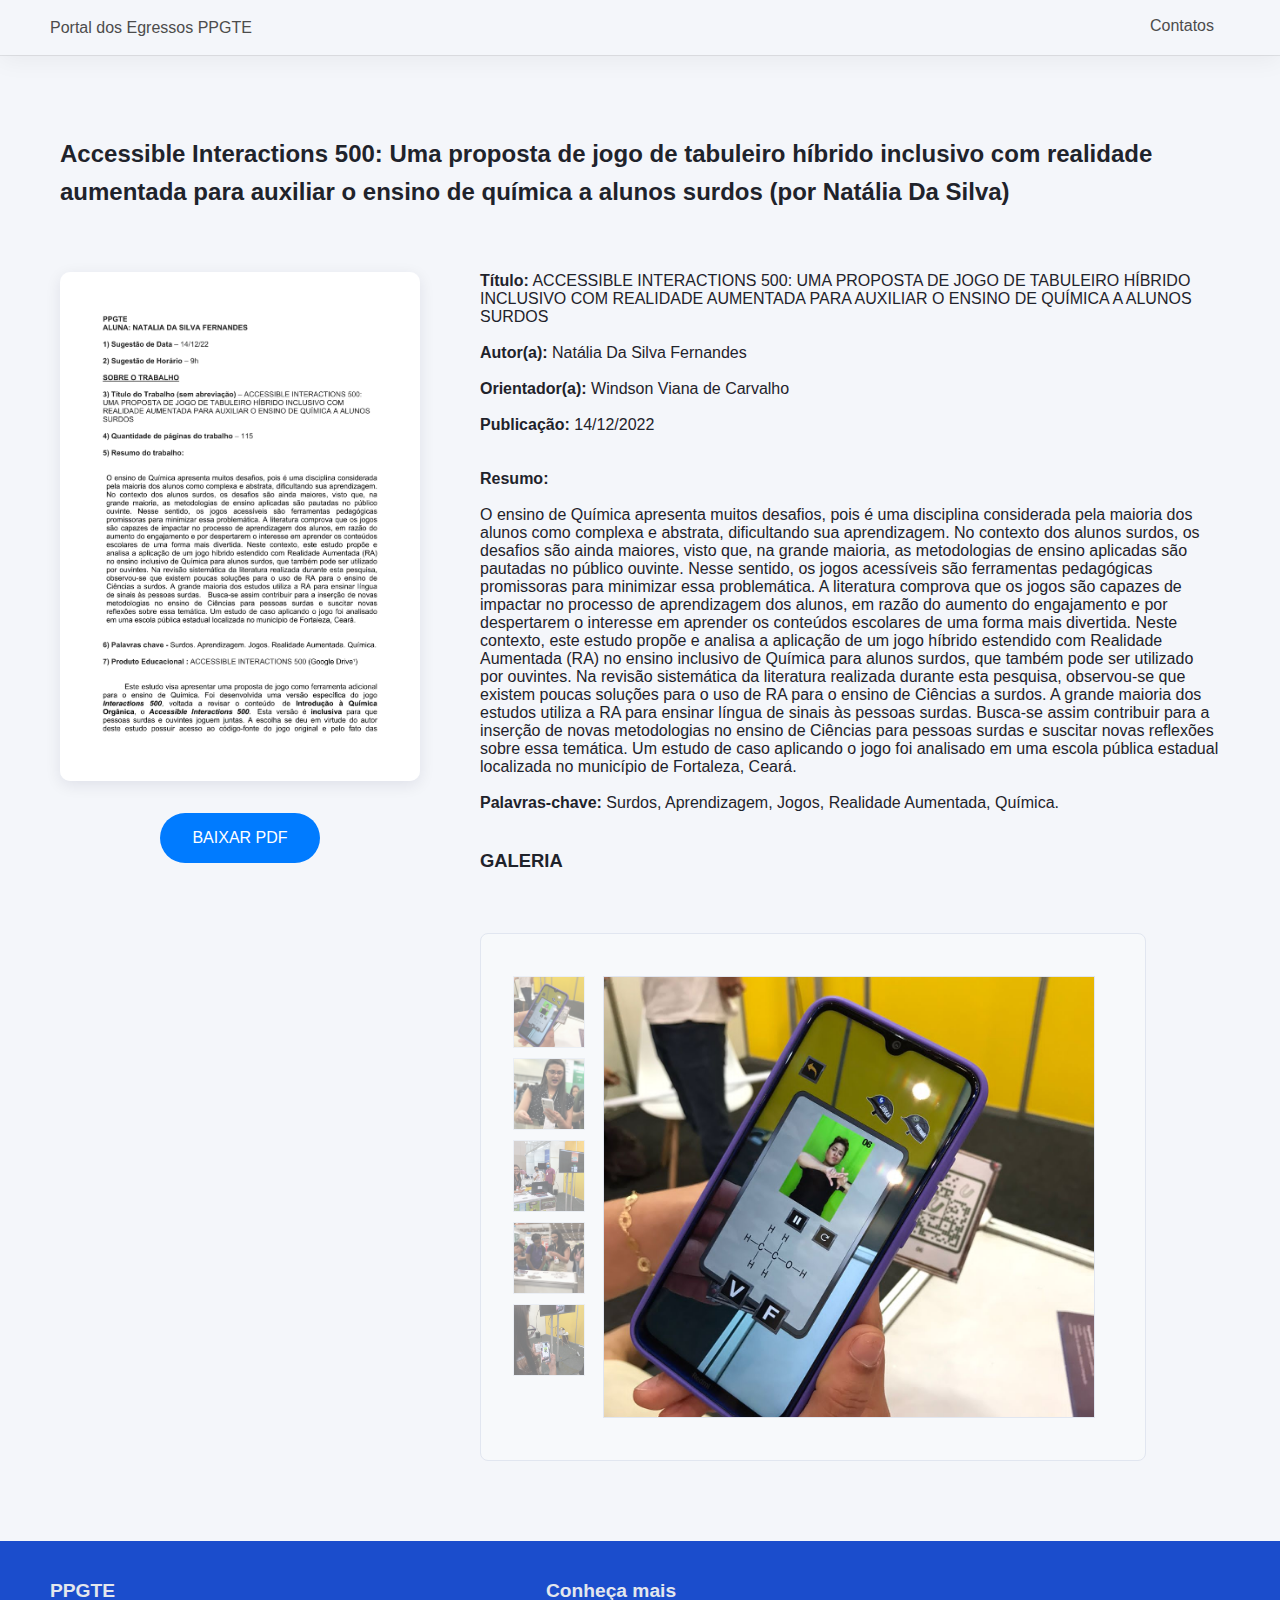
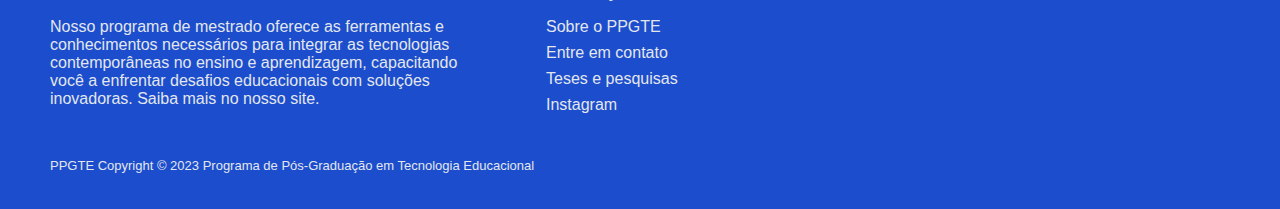
==== article-natalia.html @ ecfa510b "paginas dos projetos" ====
<!DOCTYPE html>
<html lang="pt-br">

<head>
  <meta charset="UTF-8">
  <meta name="viewport" content="width=device-width, initial-scale=1.0">
  <link rel="stylesheet" href="./css/style.css" />
  <title>Portal dos Egressos PPGTE</title>
  <script type="text/javascript" src="./script.js"></script>
</head>

<body>
  <!-- navbar > -->
  <header class="header-bg">
    <div class="header">
      <!-- <img src="./img/logo-site.svg" alt="Portal dos Egressos PPGTE"> -->
      <a href="./index.html" id="logo-site">Portal dos Egressos PPGTE</a>
      <nav aria-label="primaria">
        <ul class="header-menu">
          <li><a href="#contatos">Contatos</a></li>
        </ul>
      </nav>
    </div>
  </header>
  <!-- < navbar -->
  <!-- Conteúdo > -->
  <div id="contpage2">
    <h2>Accessible Interactions 500: Uma proposta de jogo de tabuleiro híbrido inclusivo com realidade aumentada para auxiliar o ensino de química a alunos surdos (por Natália Da Silva)</h2>
    <div id="conteiner-capa-botão">
      <img class="capa" src="./img/Capa-natalia.png" alt="Capa artigo">
      <a href="./Artigos/artigo-natalia-jogotabuleiro.pdf" download="artigo-natalia-jogotabuleiro.pdf" class="button">BAIXAR PDF</a>
    </div>
    <div>
      <p><strong>Título:</strong> ACCESSIBLE INTERACTIONS 500:
        UMA PROPOSTA DE JOGO DE TABULEIRO HÍBRIDO INCLUSIVO COM
        REALIDADE AUMENTADA PARA AUXILIAR O ENSINO DE QUÍMICA A ALUNOS SURDOS<br><br>
        <strong>Autor(a):</strong> Natália Da Silva Fernandes<br><br>
        <strong>Orientador(a):</strong> Windson Viana de Carvalho<br><br>
        <strong>Publicação:</strong> 14/12/2022<br><br><br>
      </p>
      <p><strong>Resumo:</strong> <br><br>
        O ensino de Química apresenta muitos desafios, pois é uma disciplina considerada pela maioria dos alunos como complexa e abstrata, dificultando sua aprendizagem. No contexto dos alunos surdos, os desafios são ainda maiores, visto que, na grande maioria, as metodologias de ensino aplicadas são pautadas no público ouvinte. Nesse sentido, os jogos acessíveis são ferramentas pedagógicas promissoras para minimizar essa problemática. A literatura comprova que os jogos são capazes de impactar no processo de aprendizagem dos alunos, em razão do aumento do engajamento e por despertarem o interesse em aprender os conteúdos escolares de uma forma mais divertida. Neste contexto, este estudo propõe e analisa a aplicação de um jogo híbrido estendido com Realidade Aumentada (RA) no ensino inclusivo de Química para alunos surdos, que também pode ser utilizado por ouvintes. Na revisão sistemática da literatura realizada durante esta pesquisa, observou-se que existem poucas soluções para o uso de RA para o ensino de Ciências a surdos. A grande maioria dos estudos utiliza a RA para ensinar língua de sinais às pessoas surdas. Busca-se assim contribuir para a inserção de novas metodologias no ensino de Ciências para pessoas surdas e suscitar novas reflexões sobre essa temática. Um estudo de caso aplicando o jogo foi analisado em uma escola pública estadual localizada no município de Fortaleza, Ceará. <br><br></p>
      <p><strong>Palavras-chave:</strong> Surdos, Aprendizagem, Jogos, Realidade Aumentada, Química.</p><br><br>
      <!--GALEIRA > -->
      <h3>Galeria</h3>
    </div>

    <div class="galeria">
      <div class="galeria-small-img">
        <img src="./img/projeto-natalia/img-projeto-nat1.jpg" onclick="myFunction(this)">
        <img src="./img/projeto-natalia/img-projeto-nat2.jpg" onclick="myFunction(this)">
        <img src="./img/projeto-natalia/img-projeto-nat3.jpg" onclick="myFunction(this)">
        <img src="./img/projeto-natalia/img-projeto-nat4.jpg" onclick="myFunction(this)">
        <img src="./img/projeto-natalia/img-projeto-nat5.jpg" onclick="myFunction(this)">
      </div>

      <div class="galeria-big-img">
        <img id="big-img-box" src="./img/projeto-natalia/img-projeto-nat1.jpg">
      </div>
    </div>
    <!-- < GALEIRA -->
  </div>
  <!-- < Conteúdo-->

  <!-- Footer > -->
  <footer class="footer" id="contatos">
    <div class="footer-info">
      <h4 id="footer-titulo-1">PPGTE</h4>
      <p id="footer-descricao">Nosso programa de mestrado oferece as ferramentas e conhecimentos necessários para integrar as tecnologias contemporâneas no ensino e aprendizagem, capacitando você a enfrentar desafios educacionais com soluções inovadoras. Saiba mais no nosso site.</p>

      <h4>Conheça mais</h4>
      <ul>
        <li><a href="https://ppgte.ufc.br/pt/">Sobre o PPGTE</a></li>
        <li><a href="https://ppgte.ufc.br/pt/contatos/">Entre em contato</a></li>
        <li><a href="#projetos">Teses e pesquisas</a></li>
        <li><a href="https://instagram.com/ppgteufc?igshid=MzRlODBiNWFlZA==">Instagram</a></li>
      </ul>

      <p id="footer-copyright">PPGTE Copyright © 2023 Programa de Pós-Graduação em Tecnologia Educacional </p>
    </div>
  </footer>

  <!-- < Footer-->
</body>

</html>
---- css/style.css ----
@import "./header.css";
@import "./global.css";
@import "./banner.css";
@import "./ppgteinfo.css";
@import "./colaboradores.css";
@import "./sobre.css";
@import "./projetos.css";
@import "./footer.css";
@import "./articlepage.css";

h1{
  font-size: 2.5rem;
  line-height: 3.2rem;
  font-weight: 700;
}

h2{
  font-size: 1.5;
  line-height: 1.6;
  font-weight: 800;
}

h3{
  font-size: 1.15rem;
  line-height: 1.38;
  font-weight: 700;
  text-transform: uppercase;
}

h4{
  font-size: 1.2rem;
  line-height: 1.3rem;
  font-weight: 700;
}

h5{
  font-size: 1rem;
  line-height: 1.2rem;
  font-weight: 600;
}

h6{
  font-size: 0.875rem;
  line-height: 1.125rem;
  font-weight: 400;
}
/* AJEITAR
.button-link-info {
  display: inline-flex;
  padding: 16px 40px;
  justify-content: center;
  align-items: center;
  flex-shrink: 0;

  color: #fff;
  text-decoration: none;
  border-radius: 30px;
  background: #0f0f0f;
}
*/
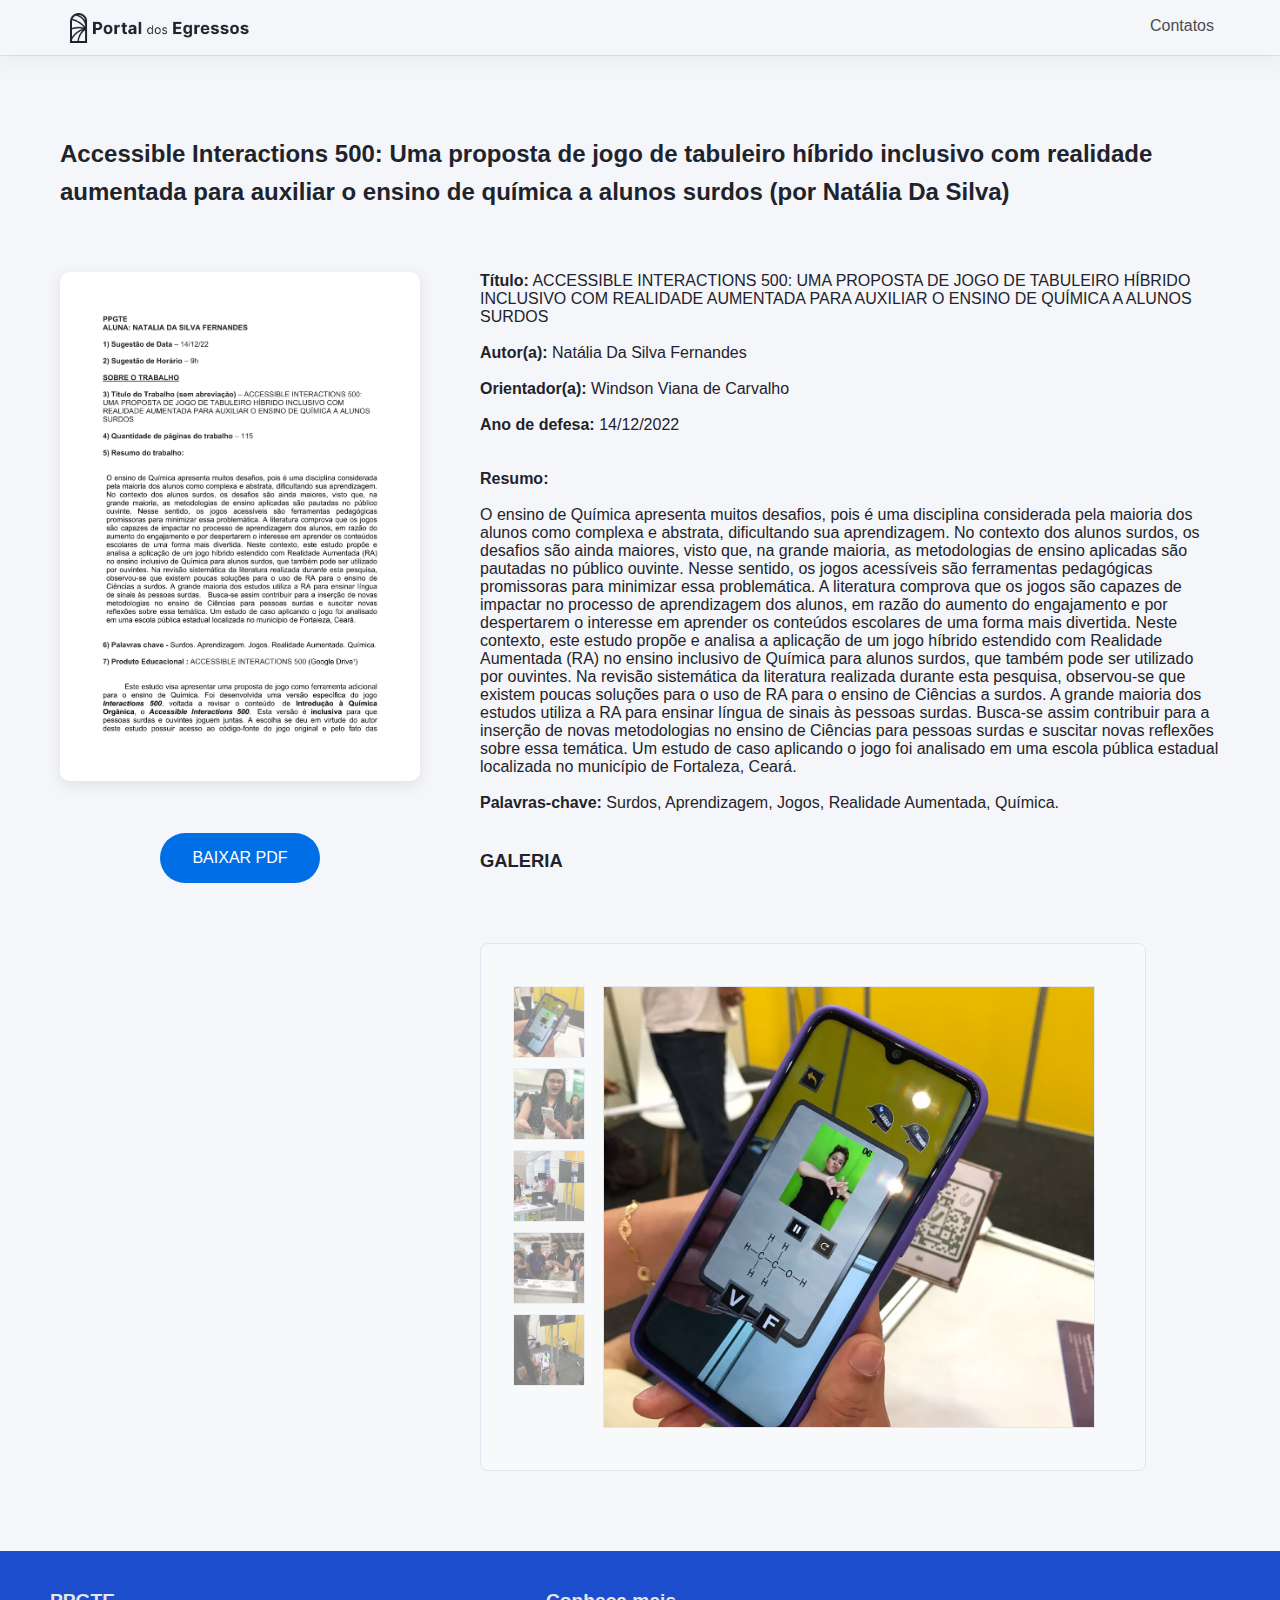
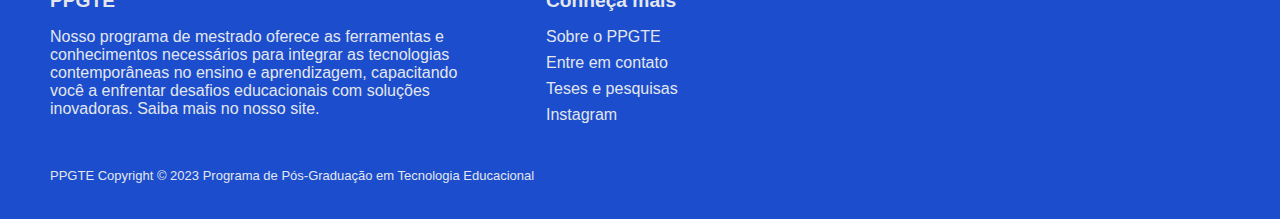
==== commit 0f24969e: "ajustes" ====
--- a/article-natalia.html
+++ b/article-natalia.html
@@ -6,15 +6,14 @@
   <meta name="viewport" content="width=device-width, initial-scale=1.0">
   <link rel="stylesheet" href="./css/style.css" />
   <title>Portal dos Egressos PPGTE</title>
-  <script type="text/javascript" src="./script.js"></script>
+  <script type="text/javascript" src="./script.js" defer></script>
 </head>
 
 <body>
   <!-- navbar > -->
   <header class="header-bg">
     <div class="header">
-      <!-- <img src="./img/logo-site.svg" alt="Portal dos Egressos PPGTE"> -->
-      <a href="./index.html" id="logo-site">Portal dos Egressos PPGTE</a>
+      <a href="./index.html" id="logo-site"><img id="logo-site" src="./img/logo/logo-portaldosegressos1.png" alt="Portal dos Egressos PPGTE"></a>
       <nav aria-label="primaria">
         <ul class="header-menu">
           <li><a href="#contatos">Contatos</a></li>
@@ -36,7 +35,7 @@
         REALIDADE AUMENTADA PARA AUXILIAR O ENSINO DE QUÍMICA A ALUNOS SURDOS<br><br>
         <strong>Autor(a):</strong> Natália Da Silva Fernandes<br><br>
         <strong>Orientador(a):</strong> Windson Viana de Carvalho<br><br>
-        <strong>Publicação:</strong> 14/12/2022<br><br><br>
+        <strong>Ano de defesa:</strong> 14/12/2022<br><br><br>
       </p>
       <p><strong>Resumo:</strong> <br><br>
         O ensino de Química apresenta muitos desafios, pois é uma disciplina considerada pela maioria dos alunos como complexa e abstrata, dificultando sua aprendizagem. No contexto dos alunos surdos, os desafios são ainda maiores, visto que, na grande maioria, as metodologias de ensino aplicadas são pautadas no público ouvinte. Nesse sentido, os jogos acessíveis são ferramentas pedagógicas promissoras para minimizar essa problemática. A literatura comprova que os jogos são capazes de impactar no processo de aprendizagem dos alunos, em razão do aumento do engajamento e por despertarem o interesse em aprender os conteúdos escolares de uma forma mais divertida. Neste contexto, este estudo propõe e analisa a aplicação de um jogo híbrido estendido com Realidade Aumentada (RA) no ensino inclusivo de Química para alunos surdos, que também pode ser utilizado por ouvintes. Na revisão sistemática da literatura realizada durante esta pesquisa, observou-se que existem poucas soluções para o uso de RA para o ensino de Ciências a surdos. A grande maioria dos estudos utiliza a RA para ensinar língua de sinais às pessoas surdas. Busca-se assim contribuir para a inserção de novas metodologias no ensino de Ciências para pessoas surdas e suscitar novas reflexões sobre essa temática. Um estudo de caso aplicando o jogo foi analisado em uma escola pública estadual localizada no município de Fortaleza, Ceará. <br><br></p>
--- a/css/style.css
+++ b/css/style.css
@@ -43,18 +43,4 @@
   font-size: 0.875rem;
   line-height: 1.125rem;
   font-weight: 400;
-}
-/* AJEITAR
-.button-link-info {
-  display: inline-flex;
-  padding: 16px 40px;
-  justify-content: center;
-  align-items: center;
-  flex-shrink: 0;
-
-  color: #fff;
-  text-decoration: none;
-  border-radius: 30px;
-  background: #0f0f0f;
-}
-*/+}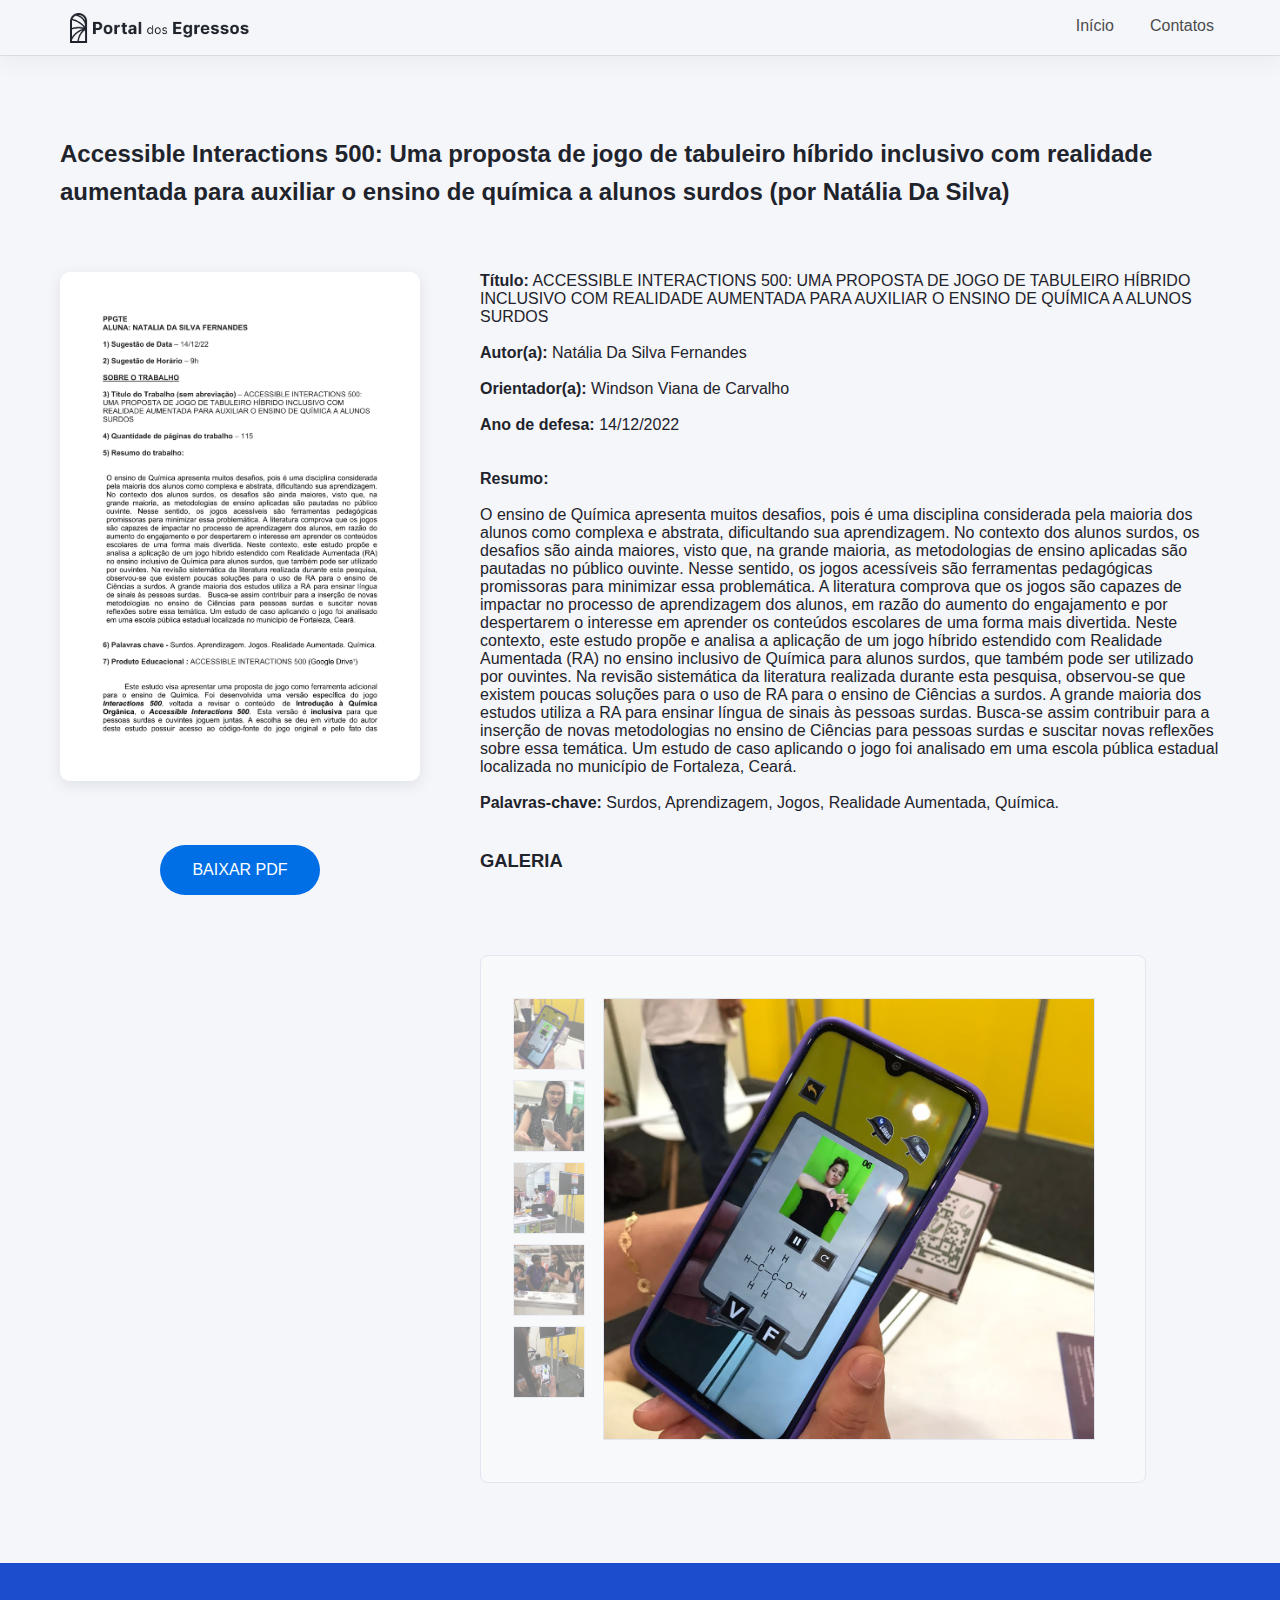
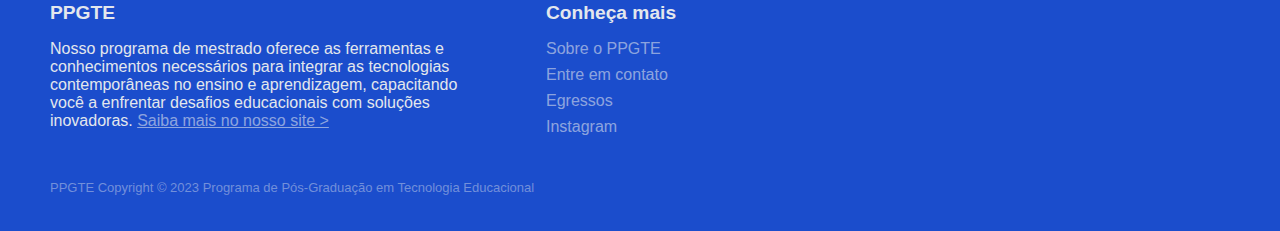
==== commit 55ff8048: "sobre o egresso na pagina de conteúdo" ====
--- a/article-natalia.html
+++ b/article-natalia.html
@@ -11,11 +11,12 @@
 
 <body>
   <!-- navbar > -->
-  <header class="header-bg">
+  <header id="inicio" class="header-bg">
     <div class="header">
       <a href="./index.html" id="logo-site"><img id="logo-site" src="./img/logo/logo-portaldosegressos1.png" alt="Portal dos Egressos PPGTE"></a>
       <nav aria-label="primaria">
         <ul class="header-menu">
+          <li><a href="#inicio">Início</a></li>
           <li><a href="#contatos">Contatos</a></li>
         </ul>
       </nav>
@@ -60,18 +61,17 @@
     <!-- < GALEIRA -->
   </div>
   <!-- < Conteúdo-->
-
   <!-- Footer > -->
   <footer class="footer" id="contatos">
     <div class="footer-info">
       <h4 id="footer-titulo-1">PPGTE</h4>
-      <p id="footer-descricao">Nosso programa de mestrado oferece as ferramentas e conhecimentos necessários para integrar as tecnologias contemporâneas no ensino e aprendizagem, capacitando você a enfrentar desafios educacionais com soluções inovadoras. Saiba mais no nosso site.</p>
+      <p id="footer-descricao">Nosso programa de mestrado oferece as ferramentas e conhecimentos necessários para integrar as tecnologias contemporâneas no ensino e aprendizagem, capacitando você a enfrentar desafios educacionais com soluções inovadoras. <a href="https://ppgte.ufc.br/pt/">Saiba mais no nosso site ></a></p>
 
       <h4>Conheça mais</h4>
       <ul>
-        <li><a href="https://ppgte.ufc.br/pt/">Sobre o PPGTE</a></li>
+        <li><a href="https://ppgte.ufc.br/pt/sobre-o-ppgte/">Sobre o PPGTE</a></li>
         <li><a href="https://ppgte.ufc.br/pt/contatos/">Entre em contato</a></li>
-        <li><a href="#projetos">Teses e pesquisas</a></li>
+        <li><a href="./index.html#projetos">Egressos</a></li>
         <li><a href="https://instagram.com/ppgteufc?igshid=MzRlODBiNWFlZA==">Instagram</a></li>
       </ul>
 
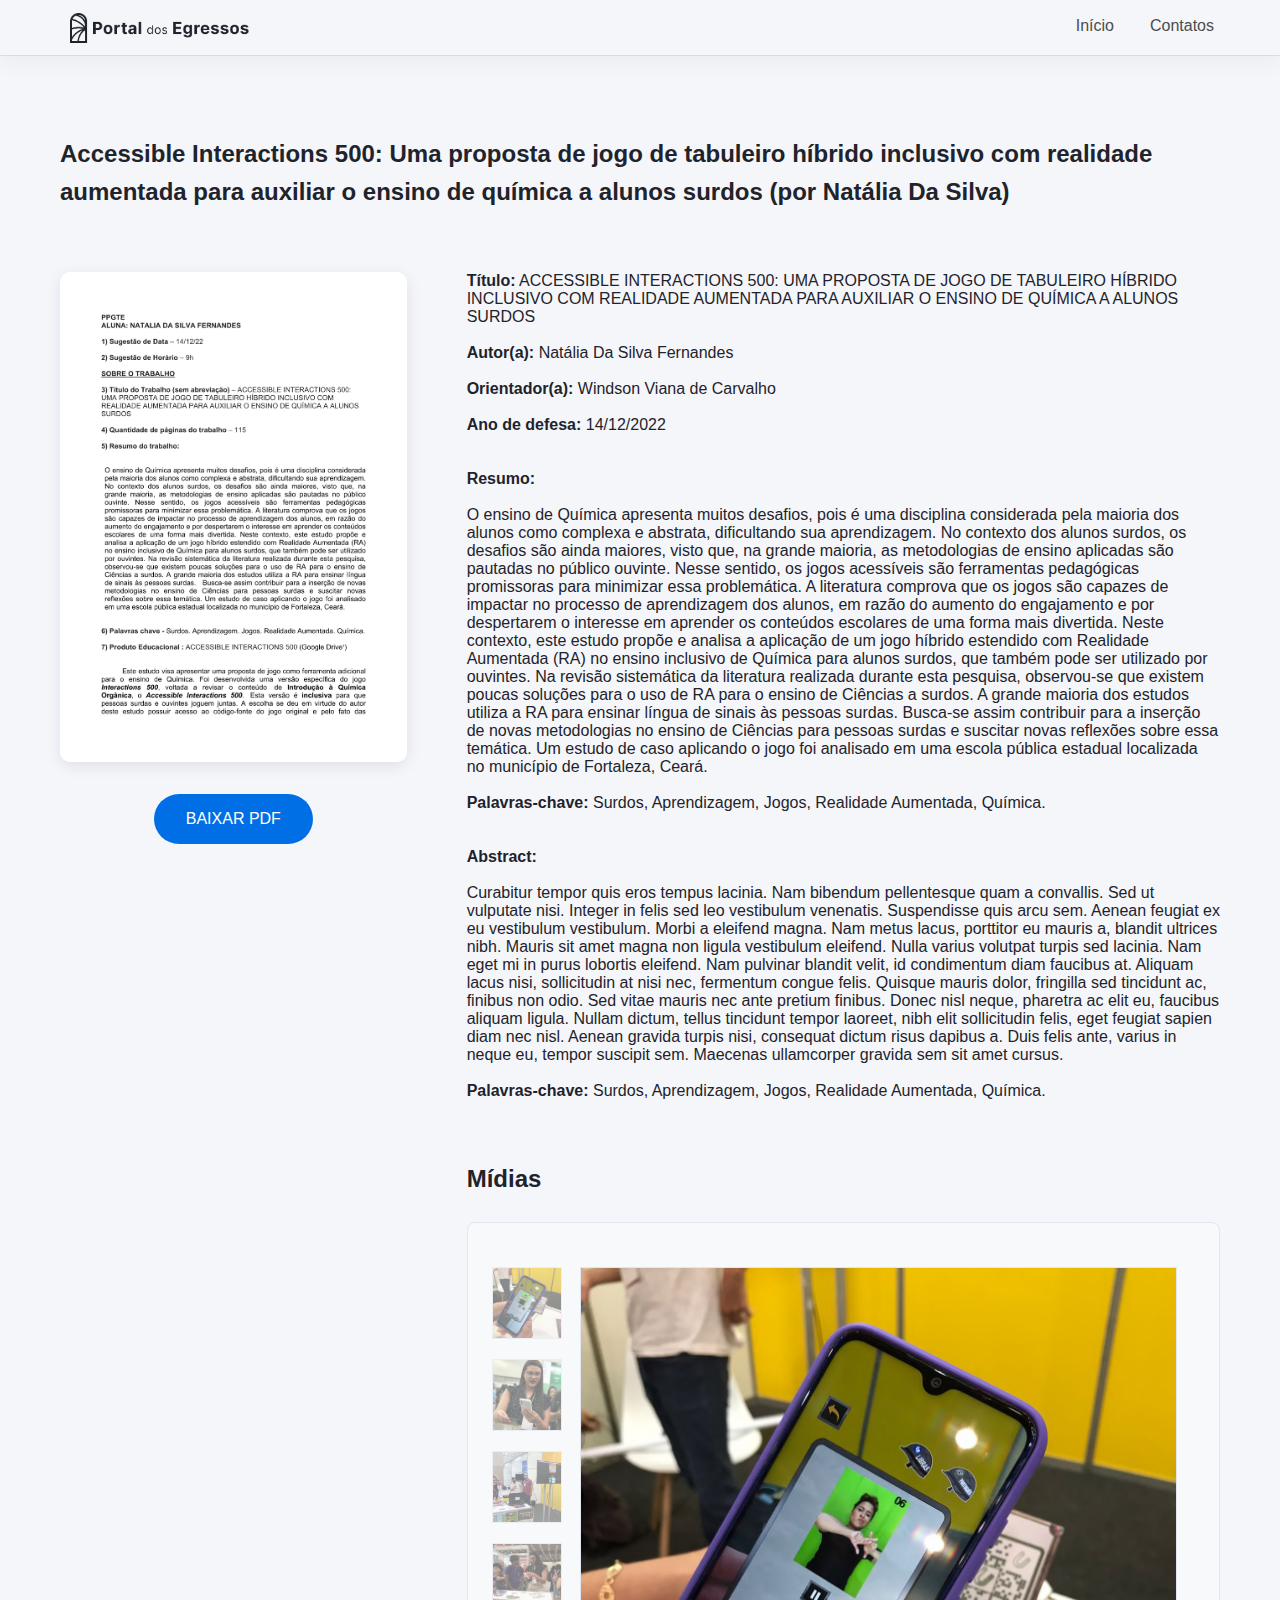
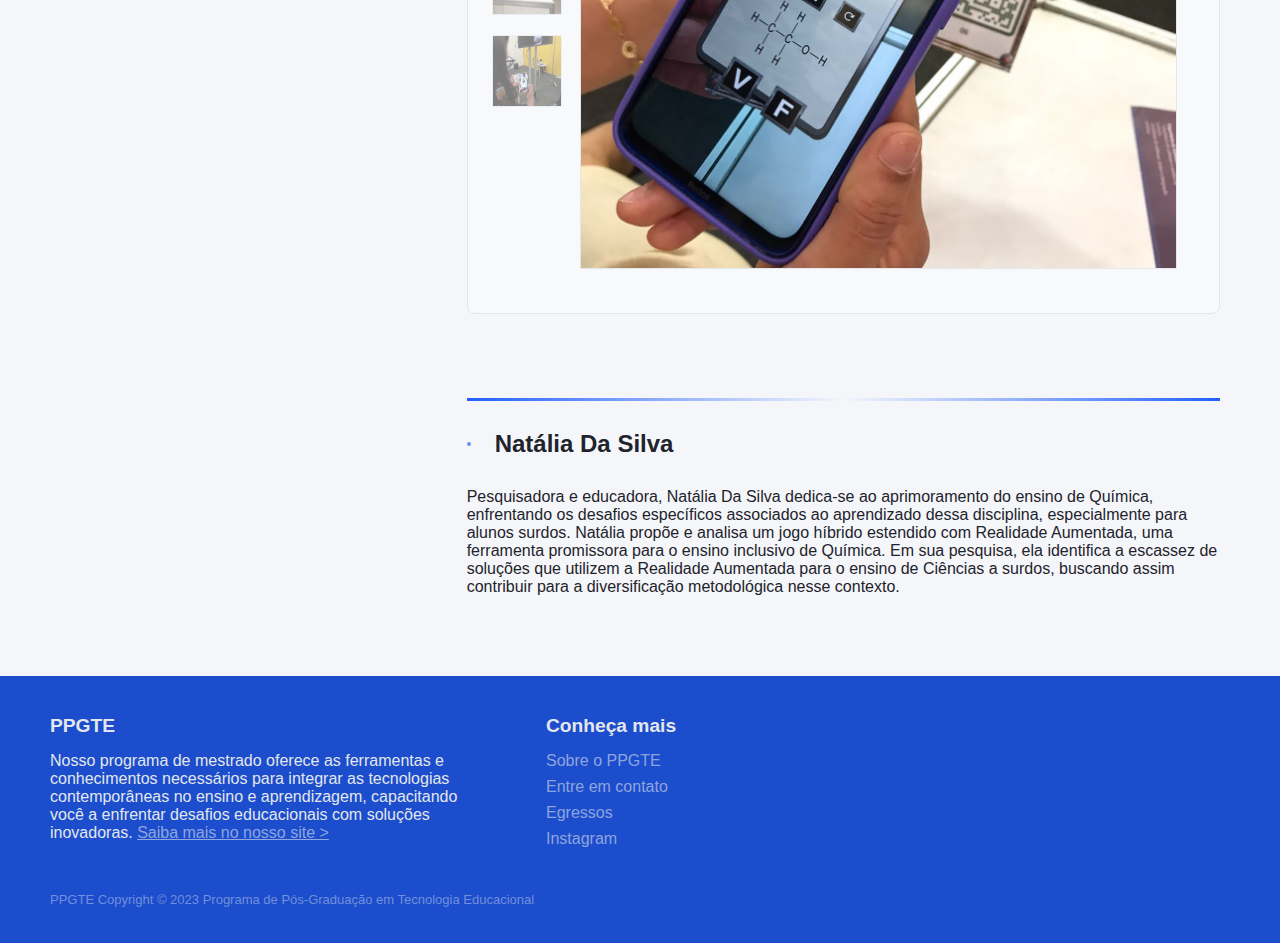
==== commit 22a23b93: "responsividade ajustes tela mobile" ====
--- a/article-natalia.html
+++ b/article-natalia.html
@@ -9,8 +9,9 @@
   <script type="text/javascript" src="./script.js" defer></script>
 </head>
 
+
 <body>
-  <!-- navbar > -->
+
   <header id="inicio" class="header-bg">
     <div class="header">
       <a href="./index.html" id="logo-site"><img id="logo-site" src="./img/logo/logo-portaldosegressos1.png" alt="Portal dos Egressos PPGTE"></a>
@@ -22,64 +23,102 @@
       </nav>
     </div>
   </header>
-  <!-- < navbar -->
-  <!-- Conteúdo > -->
-  <div id="contpage2">
-    <h2>Accessible Interactions 500: Uma proposta de jogo de tabuleiro híbrido inclusivo com realidade aumentada para auxiliar o ensino de química a alunos surdos (por Natália Da Silva)</h2>
-    <div id="conteiner-capa-botão">
-      <img class="capa" src="./img/Capa-natalia.png" alt="Capa artigo">
-      <a href="./Artigos/artigo-natalia-jogotabuleiro.pdf" download="artigo-natalia-jogotabuleiro.pdf" class="button">BAIXAR PDF</a>
+
+  <div class="container">
+  
+    <!-- Hero: Título > -->
+    <main>
+      <h2>Accessible Interactions 500: Uma proposta de jogo de tabuleiro híbrido inclusivo com realidade aumentada para auxiliar o ensino de química a alunos surdos (por Natália Da Silva)</h2>
+    </main>
+    <!-- Hero: Título > -->
+
+    <!-- PDF Download > -->
+    <div class="pdf-download">
+        <img class="capa" src="./img/Capa-natalia.png" alt="Capa artigo">
+        <a href="./Artigos/artigo-natalia-jogotabuleiro.pdf" download="artigo-natalia-jogotabuleiro.pdf" class="button">BAIXAR PDF</a>
     </div>
-    <div>
-      <p><strong>Título:</strong> ACCESSIBLE INTERACTIONS 500:
-        UMA PROPOSTA DE JOGO DE TABULEIRO HÍBRIDO INCLUSIVO COM
-        REALIDADE AUMENTADA PARA AUXILIAR O ENSINO DE QUÍMICA A ALUNOS SURDOS<br><br>
-        <strong>Autor(a):</strong> Natália Da Silva Fernandes<br><br>
-        <strong>Orientador(a):</strong> Windson Viana de Carvalho<br><br>
-        <strong>Ano de defesa:</strong> 14/12/2022<br><br><br>
-      </p>
-      <p><strong>Resumo:</strong> <br><br>
-        O ensino de Química apresenta muitos desafios, pois é uma disciplina considerada pela maioria dos alunos como complexa e abstrata, dificultando sua aprendizagem. No contexto dos alunos surdos, os desafios são ainda maiores, visto que, na grande maioria, as metodologias de ensino aplicadas são pautadas no público ouvinte. Nesse sentido, os jogos acessíveis são ferramentas pedagógicas promissoras para minimizar essa problemática. A literatura comprova que os jogos são capazes de impactar no processo de aprendizagem dos alunos, em razão do aumento do engajamento e por despertarem o interesse em aprender os conteúdos escolares de uma forma mais divertida. Neste contexto, este estudo propõe e analisa a aplicação de um jogo híbrido estendido com Realidade Aumentada (RA) no ensino inclusivo de Química para alunos surdos, que também pode ser utilizado por ouvintes. Na revisão sistemática da literatura realizada durante esta pesquisa, observou-se que existem poucas soluções para o uso de RA para o ensino de Ciências a surdos. A grande maioria dos estudos utiliza a RA para ensinar língua de sinais às pessoas surdas. Busca-se assim contribuir para a inserção de novas metodologias no ensino de Ciências para pessoas surdas e suscitar novas reflexões sobre essa temática. Um estudo de caso aplicando o jogo foi analisado em uma escola pública estadual localizada no município de Fortaleza, Ceará. <br><br></p>
-      <p><strong>Palavras-chave:</strong> Surdos, Aprendizagem, Jogos, Realidade Aumentada, Química.</p><br><br>
-      <!--GALEIRA > -->
-      <h3>Galeria</h3>
+    <!-- PDF Download > -->
+
+    <!-- PDF Info > -->
+    <div class="info">
+      <div>
+        <p><strong>Título:</strong> ACCESSIBLE INTERACTIONS 500:
+          UMA PROPOSTA DE JOGO DE TABULEIRO HÍBRIDO INCLUSIVO COM
+          REALIDADE AUMENTADA PARA AUXILIAR O ENSINO DE QUÍMICA A ALUNOS SURDOS<br><br>
+          <strong>Autor(a):</strong> Natália Da Silva Fernandes<br><br>
+          <strong>Orientador(a):</strong> Windson Viana de Carvalho<br><br>
+          <strong>Ano de defesa:</strong> 14/12/2022<br><br><br>
+        </p>
+      </div>
+  
+    <p><strong>Resumo:</strong> <br><br>
+      O ensino de Química apresenta muitos desafios, pois é uma disciplina considerada pela maioria dos alunos como complexa e abstrata, dificultando sua aprendizagem. No contexto dos alunos surdos, os desafios são ainda maiores, visto que, na grande maioria, as metodologias de ensino aplicadas são pautadas no público ouvinte. Nesse sentido, os jogos acessíveis são ferramentas pedagógicas promissoras para minimizar essa problemática. A literatura comprova que os jogos são capazes de impactar no processo de aprendizagem dos alunos, em razão do aumento do engajamento e por despertarem o interesse em aprender os conteúdos escolares de uma forma mais divertida. Neste contexto, este estudo propõe e analisa a aplicação de um jogo híbrido estendido com Realidade Aumentada (RA) no ensino inclusivo de Química para alunos surdos, que também pode ser utilizado por ouvintes. Na revisão sistemática da literatura realizada durante esta pesquisa, observou-se que existem poucas soluções para o uso de RA para o ensino de Ciências a surdos. A grande maioria dos estudos utiliza a RA para ensinar língua de sinais às pessoas surdas. Busca-se assim contribuir para a inserção de novas metodologias no ensino de Ciências para pessoas surdas e suscitar novas reflexões sobre essa temática. Um estudo de caso aplicando o jogo foi analisado em uma escola pública estadual localizada no município de Fortaleza, Ceará.
+      <br><br></p>
+    <p><strong>Palavras-chave:</strong> Surdos, Aprendizagem, Jogos, Realidade Aumentada, Química.</p> <br><br>
+
+    <p><strong>Abstract:</strong> <br><br>
+      Curabitur tempor quis eros tempus lacinia. Nam bibendum pellentesque quam a convallis. Sed ut vulputate nisi. Integer in felis sed leo vestibulum venenatis. Suspendisse quis arcu sem. Aenean feugiat ex eu vestibulum vestibulum. Morbi a eleifend magna. Nam metus lacus, porttitor eu mauris a, blandit ultrices nibh. Mauris sit amet magna non ligula vestibulum eleifend. Nulla varius volutpat turpis sed lacinia. Nam eget mi in purus lobortis eleifend.
+      Nam pulvinar blandit velit, id condimentum diam faucibus at. Aliquam lacus nisi, sollicitudin at nisi nec, fermentum congue felis. Quisque mauris dolor, fringilla sed tincidunt ac, finibus non odio. Sed vitae mauris nec ante pretium finibus. Donec nisl neque, pharetra ac elit eu, faucibus aliquam ligula. Nullam dictum, tellus tincidunt tempor laoreet, nibh elit sollicitudin felis, eget feugiat sapien diam nec nisl. Aenean gravida turpis nisi, consequat dictum risus dapibus a. Duis felis ante, varius in neque eu, tempor suscipit sem. Maecenas ullamcorper gravida sem sit amet cursus.
+      <br><br></p>
+    <p><strong>Palavras-chave:</strong> Surdos, Aprendizagem, Jogos, Realidade Aumentada, Química.</p>
+    
     </div>
+    <!-- PDF Info > -->
 
-    <div class="galeria">
-      <div class="galeria-small-img">
-        <img src="./img/projeto-natalia/img-projeto-nat1.jpg" onclick="myFunction(this)">
-        <img src="./img/projeto-natalia/img-projeto-nat2.jpg" onclick="myFunction(this)">
-        <img src="./img/projeto-natalia/img-projeto-nat3.jpg" onclick="myFunction(this)">
-        <img src="./img/projeto-natalia/img-projeto-nat4.jpg" onclick="myFunction(this)">
-        <img src="./img/projeto-natalia/img-projeto-nat5.jpg" onclick="myFunction(this)">
-      </div>
-
-      <div class="galeria-big-img">
-        <img id="big-img-box" src="./img/projeto-natalia/img-projeto-nat1.jpg">
+    <!-- Mídias > -->
+    <div class="midias">
+      <h2>Mídias</h2>
+      <div class="galeria">
+        <div class="galeria-small-img">
+          <img src="./img/projeto-natalia/img-projeto-nat1.jpg" onclick="myFunction(this)">
+          <img src="./img/projeto-natalia/img-projeto-nat2.jpg" onclick="myFunction(this)">
+          <img src="./img/projeto-natalia/img-projeto-nat3.jpg" onclick="myFunction(this)">
+          <img src="./img/projeto-natalia/img-projeto-nat4.jpg" onclick="myFunction(this)">
+          <img src="./img/projeto-natalia/img-projeto-nat5.jpg" onclick="myFunction(this)">
+        </div>
+      
+        <div class="galeria-big-img">
+          <img id="big-img-box" src="./img/projeto-natalia/img-projeto-nat1.jpg">
+        </div>
       </div>
     </div>
-    <!-- < GALEIRA -->
+    <!-- Mídias > -->
+
+    <!-- Responsável > -->
+    <div class="responsavel-grid">
+      <div class="responsavel-grid">
+        <div class="colaborador-linha"></div>
+        <div class="responsavel-perfil">
+        <img class="img-perfil" src="./img/perfil-img.png" alt="">
+        <h2 class="h2-perfil">Natália Da Silva</h2></div>
+        <p class="p-perfil">Pesquisadora e educadora, Natália Da Silva dedica-se ao aprimoramento do ensino de Química, enfrentando os desafios específicos associados ao aprendizado dessa disciplina, especialmente para alunos surdos. Natália propõe e analisa um jogo híbrido estendido com Realidade Aumentada, uma ferramenta promissora para o ensino inclusivo de Química. Em sua pesquisa, ela identifica a escassez de soluções que utilizem a Realidade Aumentada para o ensino de Ciências a surdos, buscando assim contribuir para a diversificação metodológica nesse contexto.</p>
+      </div>
+    </div>
+    <!-- Responsável > -->
   </div>
-  <!-- < Conteúdo-->
+  
+
   <!-- Footer > -->
-  <footer class="footer" id="contatos">
-    <div class="footer-info">
-      <h4 id="footer-titulo-1">PPGTE</h4>
-      <p id="footer-descricao">Nosso programa de mestrado oferece as ferramentas e conhecimentos necessários para integrar as tecnologias contemporâneas no ensino e aprendizagem, capacitando você a enfrentar desafios educacionais com soluções inovadoras. <a href="https://ppgte.ufc.br/pt/">Saiba mais no nosso site ></a></p>
+  <footer>
+    <footer class="footer" id="contatos">
+      <div class="footer-info">
+        <h4 id="footer-titulo-1">PPGTE</h4>
+        <p id="footer-descricao">Nosso programa de mestrado oferece as ferramentas e conhecimentos necessários para integrar as tecnologias contemporâneas no ensino e aprendizagem, capacitando você a enfrentar desafios educacionais com soluções inovadoras. <a href="https://ppgte.ufc.br/pt/">Saiba mais no nosso site ></a></p>
+  
+        <h4>Conheça mais</h4>
+        <ul>
+          <li><a href="https://ppgte.ufc.br/pt/sobre-o-ppgte/">Sobre o PPGTE</a></li>
+          <li><a href="https://ppgte.ufc.br/pt/contatos/">Entre em contato</a></li>
+          <li><a href="./index.html#projetos">Egressos</a></li>
+          <li><a href="https://instagram.com/ppgteufc?igshid=MzRlODBiNWFlZA==">Instagram</a></li>
+        </ul>
+  
+        <p id="footer-copyright">PPGTE Copyright © 2023 Programa de Pós-Graduação em Tecnologia Educacional </p>
+      </div>
+    </footer>
+  </footer>
+  <!-- < Footer -->
 
-      <h4>Conheça mais</h4>
-      <ul>
-        <li><a href="https://ppgte.ufc.br/pt/sobre-o-ppgte/">Sobre o PPGTE</a></li>
-        <li><a href="https://ppgte.ufc.br/pt/contatos/">Entre em contato</a></li>
-        <li><a href="./index.html#projetos">Egressos</a></li>
-        <li><a href="https://instagram.com/ppgteufc?igshid=MzRlODBiNWFlZA==">Instagram</a></li>
-      </ul>
-
-      <p id="footer-copyright">PPGTE Copyright © 2023 Programa de Pós-Graduação em Tecnologia Educacional </p>
-    </div>
-  </footer>
-
-  <!-- < Footer-->
 </body>
 
 </html>--- a/css/style.css
+++ b/css/style.css
@@ -15,7 +15,7 @@
 }
 
 h2{
-  font-size: 1.5;
+  font-size: 1.5rem;
   line-height: 1.6;
   font-weight: 800;
 }
@@ -43,4 +43,20 @@
   font-size: 0.875rem;
   line-height: 1.125rem;
   font-weight: 400;
+}
+
+@media only screen and (max-width:600px){
+  h1{
+    font-size: 2rem;
+    line-height: 2.8rem;
+    font-weight: 800;
+  }
+  h2{
+    font-size: 1.1rem;
+    line-height: 1.4;
+  }
+  p,a{
+    font-size: 0.875rem;
+  }
+
 }